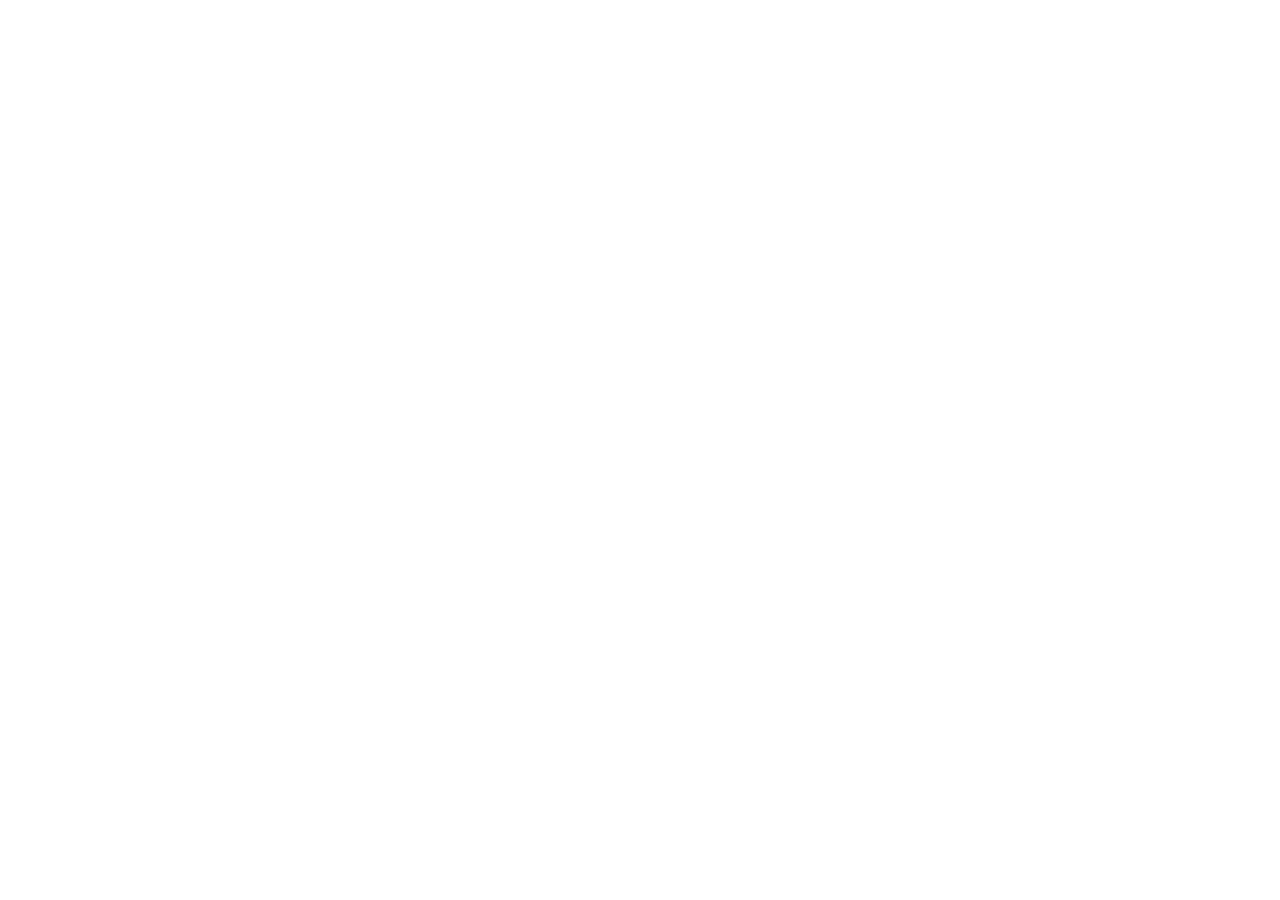
==== src/views/index.html @ 11ee757f "Inicializa repositório com pasta src" ====
<!DOCTYPE html>
<html lang="en">
<head>
    <meta charset="UTF-8">
    <meta name="viewport" content="width=device-width, initial-scale=1.0">
    <title>Card</title>
</head>
<body>
    
</body>
</html>
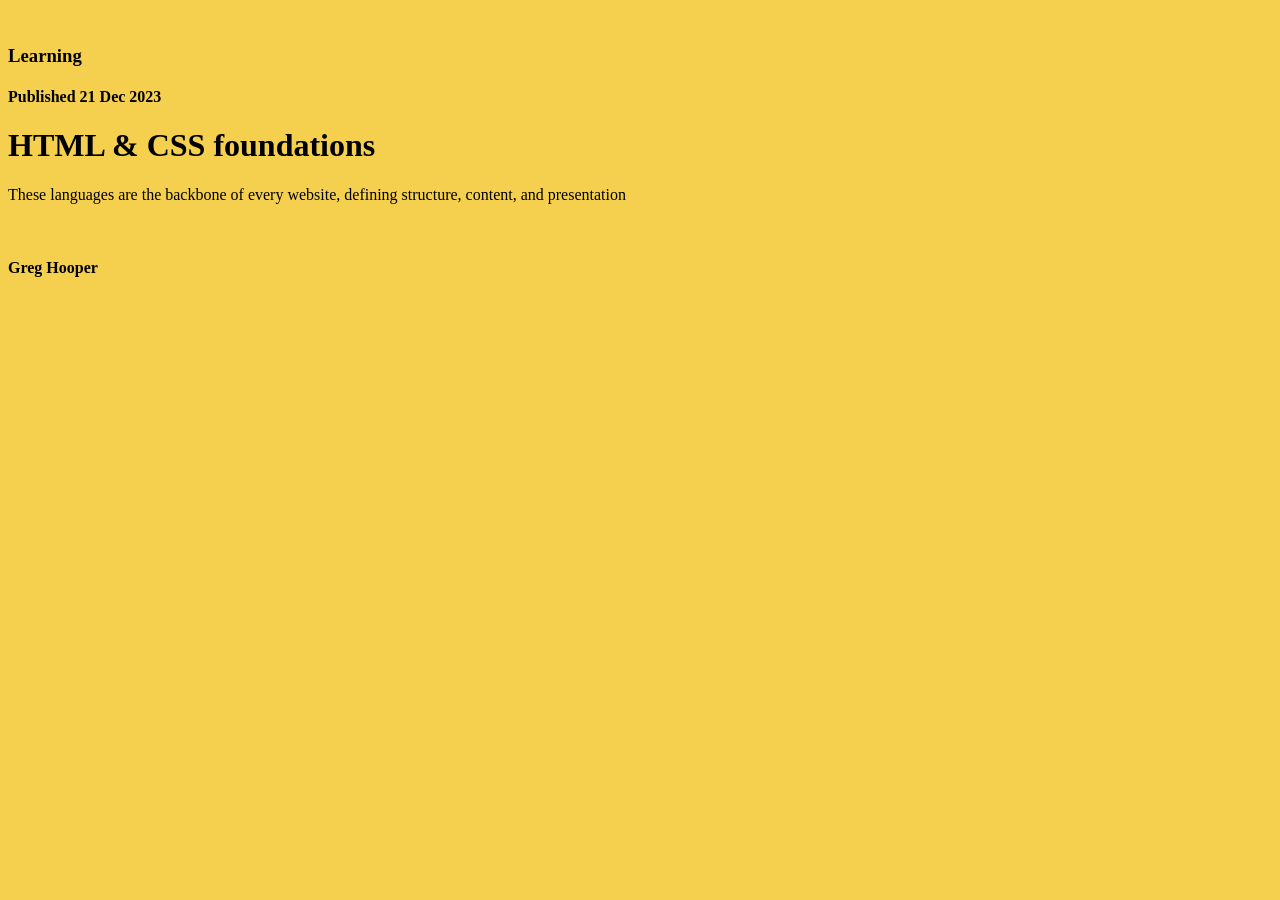
==== commit 599821fe: "Adicionado HTML e CSS" ====
--- a/src/views/index.html
+++ b/src/views/index.html
@@ -4,8 +4,21 @@
     <meta charset="UTF-8">
     <meta name="viewport" content="width=device-width, initial-scale=1.0">
     <title>Card</title>
+    <link rel="stylesheet" href="../public/styles.css">
 </head>
-<body>
-    
-</body>
+    <body>
+        <div id="Card">
+            <img src="" alt="">
+            <div id="information">
+                <h3>Learning</h3>
+                <h4>Published 21 Dec 2023</h4>
+                <h1>HTML & CSS foundations</h1>
+                <p>These languages are the backbone of every website, defining structure, content, and presentation</p>
+            </div>
+            <div id="people">
+                <img src="" alt="">
+                <h4>Greg Hooper</h4>
+            </div>
+        </div>
+    </body>
 </html>
--- a/src/public/styles.css
+++ b/src/public/styles.css
@@ -0,0 +1,3 @@
+body{
+    background: #f5d04e ;
+}
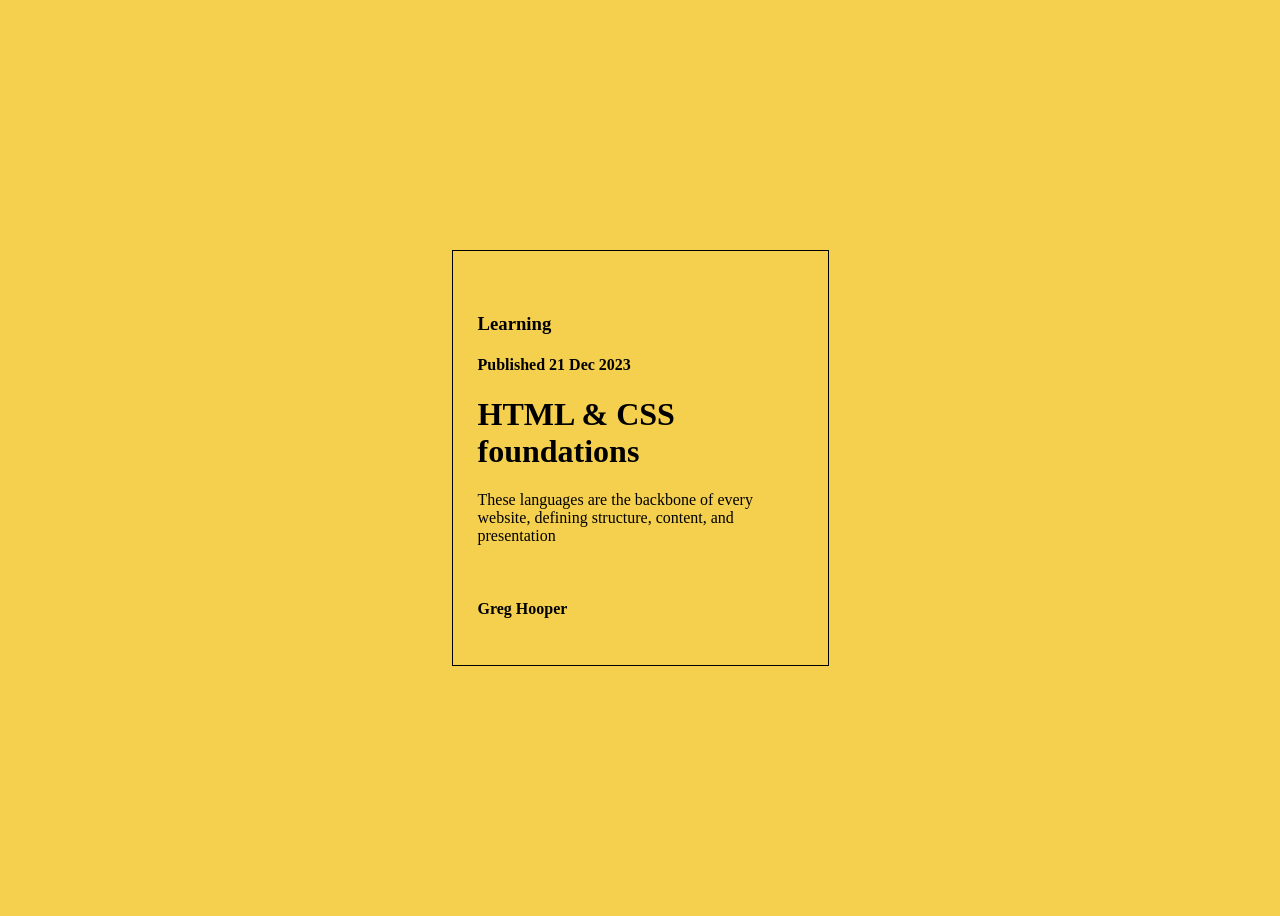
==== commit a8c22122: "Div centralizada" ====
--- a/src/views/index.html
+++ b/src/views/index.html
@@ -1,13 +1,13 @@
 <!DOCTYPE html>
 <html lang="en">
-<head>
-    <meta charset="UTF-8">
-    <meta name="viewport" content="width=device-width, initial-scale=1.0">
-    <title>Card</title>
-    <link rel="stylesheet" href="../public/styles.css">
-</head>
+    <head>
+        <meta charset="UTF-8">
+        <meta name="viewport" content="width=device-width, initial-scale=1.0">
+        <title>Card</title>
+        <link rel="stylesheet" href="../public/styles.css">
+    </head>
     <body>
-        <div id="Card">
+        <div id="card">
             <img src="" alt="">
             <div id="information">
                 <h3>Learning</h3>
--- a/src/public/styles.css
+++ b/src/public/styles.css
@@ -1,3 +1,13 @@
 body{
-    background: #f5d04e ;
+    background: #f5d04e ;   
+    display: flex;
+    justify-content: center; 
+    align-items: center; 
+    height: 100vh;      
+}
+
+#card{
+    border: solid 1px;
+    padding: 25px;
+    width: 325px; 
 }
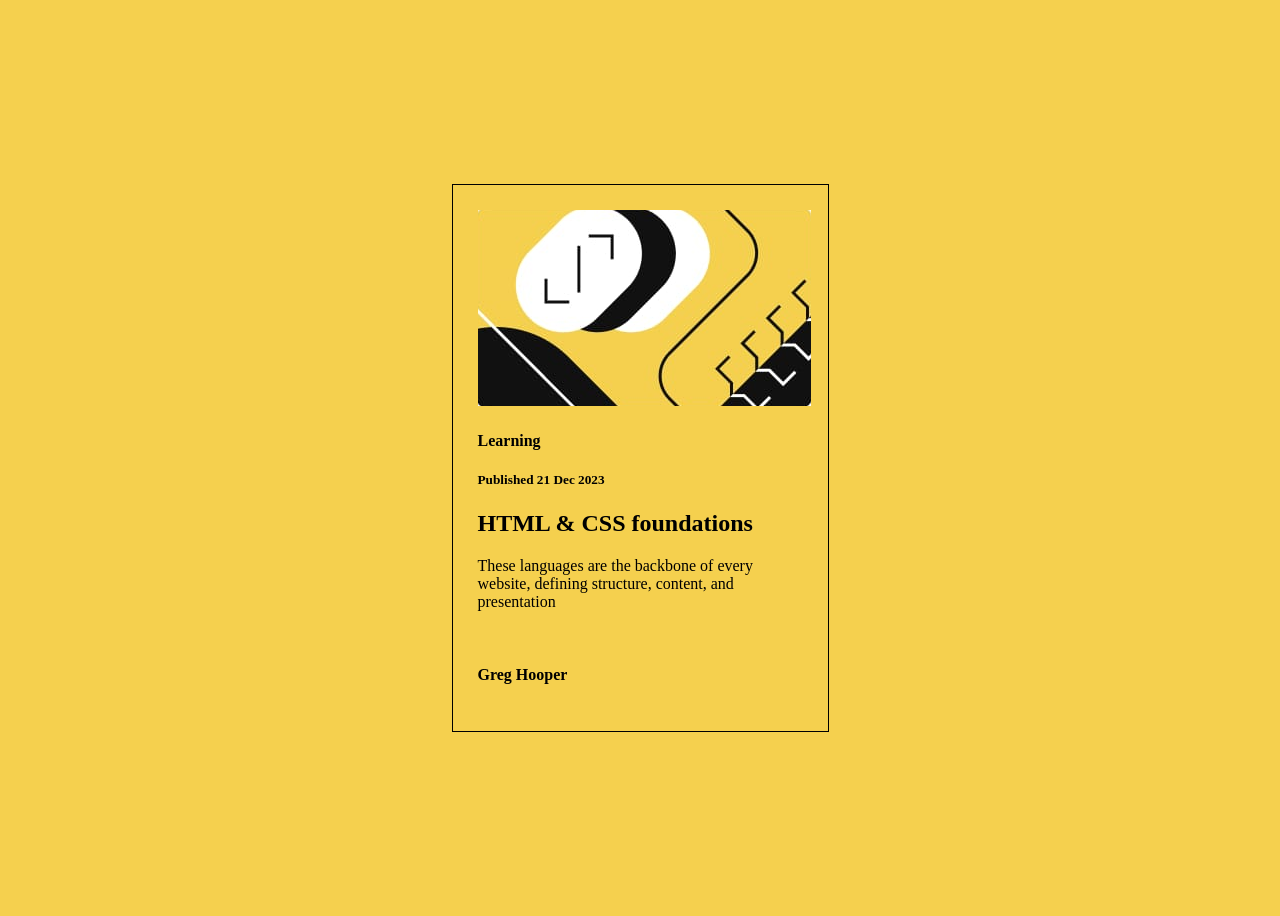
==== commit 51f4b2d9: "Imagem adicionada" ====
--- a/src/views/index.html
+++ b/src/views/index.html
@@ -8,11 +8,11 @@
     </head>
     <body>
         <div id="card">
-            <img src="" alt="">
+            <img src="../public/img/Capturar.PNG" alt="">
             <div id="information">
-                <h3>Learning</h3>
-                <h4>Published 21 Dec 2023</h4>
-                <h1>HTML & CSS foundations</h1>
+                <h4>Learning</h4>
+                <h5>Published 21 Dec 2023</h5>
+                <h2>HTML & CSS foundations</h2>
                 <p>These languages are the backbone of every website, defining structure, content, and presentation</p>
             </div>
             <div id="people">
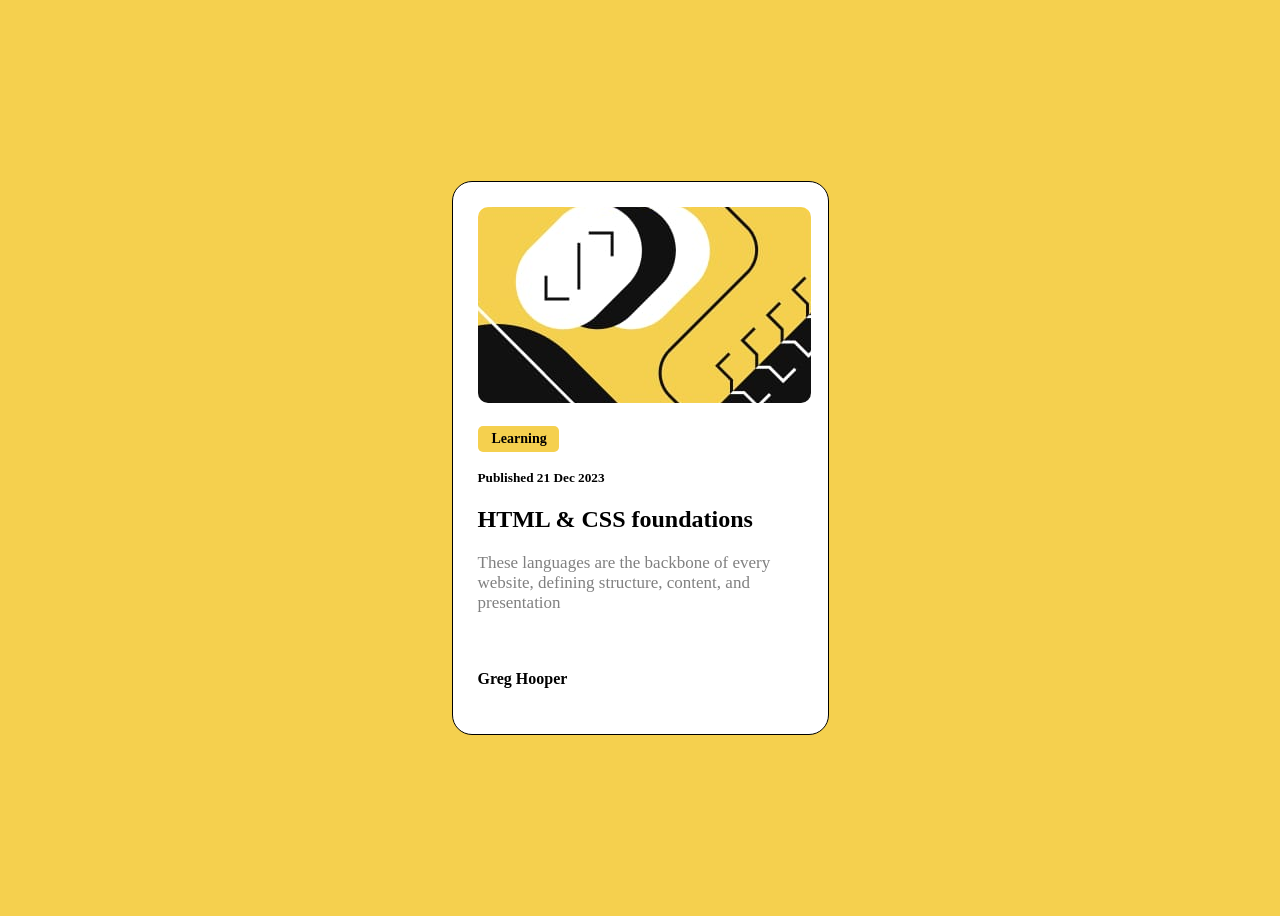
==== commit e19dd2ed: "Adicionado fonte" ====
--- a/src/views/index.html
+++ b/src/views/index.html
@@ -5,6 +5,9 @@
         <meta name="viewport" content="width=device-width, initial-scale=1.0">
         <title>Card</title>
         <link rel="stylesheet" href="../public/styles.css">
+        <link rel="preconnect" href="https://fonts.googleapis.com">
+        <link rel="preconnect" href="https://fonts.gstatic.com" crossorigin>
+        <link href="https://fonts.googleapis.com/css2?family=Figtree:ital,wght@0,300..900;1,300..900&display=swap" rel="stylesheet">
     </head>
     <body>
         <div id="card">
@@ -16,7 +19,7 @@
                 <p>These languages are the backbone of every website, defining structure, content, and presentation</p>
             </div>
             <div id="people">
-                <img src="" alt="">
+                <img src="../public/img/image-avatar.webp" alt="">
                 <h4>Greg Hooper</h4>
             </div>
         </div>
--- a/src/public/styles.css
+++ b/src/public/styles.css
@@ -10,4 +10,32 @@
     border: solid 1px;
     padding: 25px;
     width: 325px; 
+    background-color: white;
+    border-radius: 20px
+}
+
+#card > img{
+    border-radius: 10px
+}
+
+#information > h4{
+    background: #f5d04e;
+    margin-right: 75%;
+    padding: 5px;
+    border-radius: 5px;
+    font-size: 14px;
+    padding-left: 14px;
+}
+
+#information > h5{
+    margin: 10px 20px 20px 0px;
+}
+
+#information > p{
+    color: gray;
+    font-size: 17px;
+}
+
+#peaple{
+    display: flex;
 }
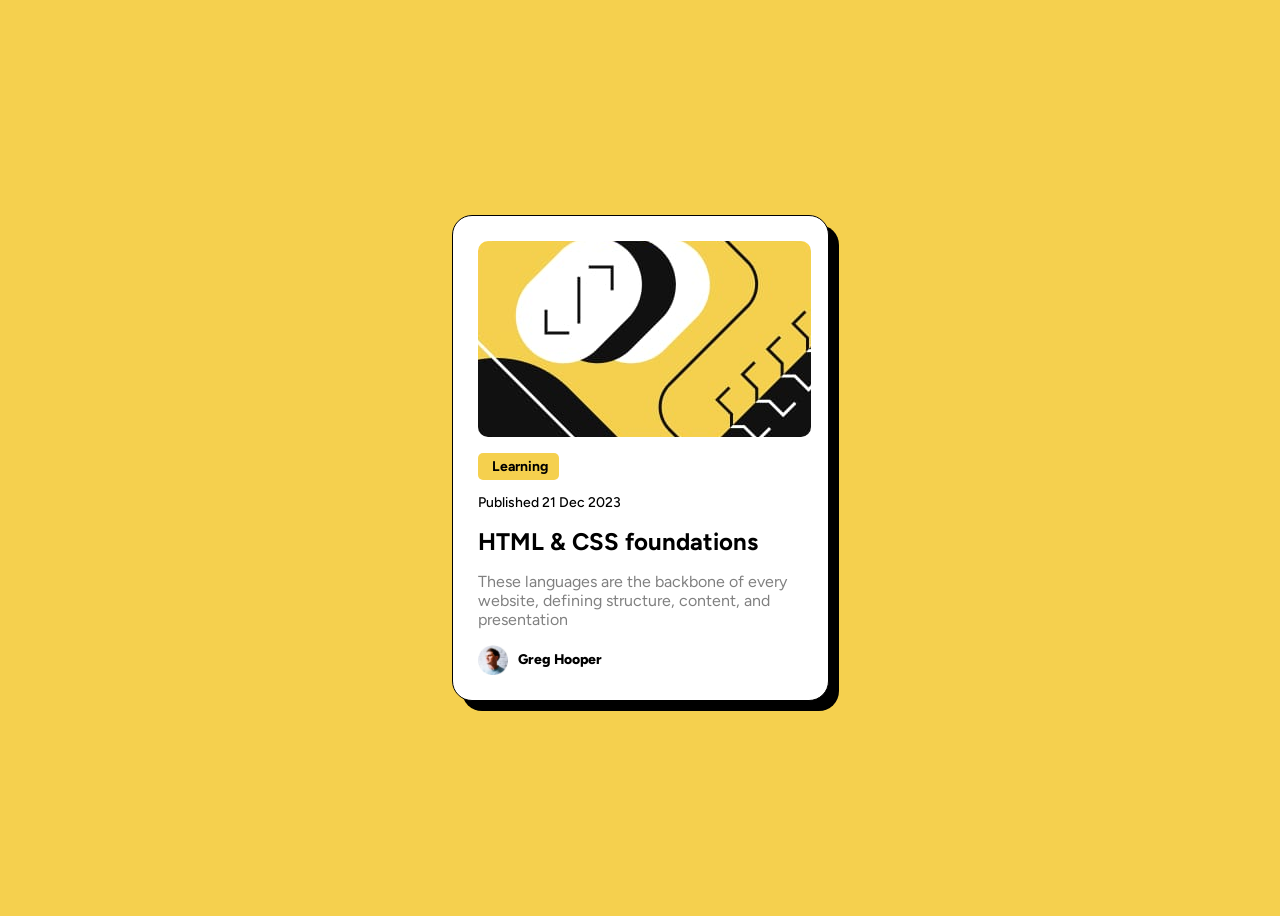
==== commit 8877cec1: "Finalizando CSS" ====
--- a/src/views/index.html
+++ b/src/views/index.html
@@ -13,14 +13,14 @@
         <div id="card">
             <img src="../public/img/Capturar.PNG" alt="">
             <div id="information">
-                <h4>Learning</h4>
-                <h5>Published 21 Dec 2023</h5>
-                <h2>HTML & CSS foundations</h2>
+                <h2>Learning</h2>
+                <span>Published 21 Dec 2023</span>
+                <h1>HTML & CSS foundations</h1>
                 <p>These languages are the backbone of every website, defining structure, content, and presentation</p>
             </div>
             <div id="people">
                 <img src="../public/img/image-avatar.webp" alt="">
-                <h4>Greg Hooper</h4>
+                <span>Greg Hooper</span>
             </div>
         </div>
     </body>
--- a/src/public/styles.css
+++ b/src/public/styles.css
@@ -1,3 +1,7 @@
+* {
+  font-family: "Figtree", sans-serif;
+}
+
 body{
     background: #f5d04e ;   
     display: flex;
@@ -8,6 +12,7 @@
 
 #card{
     border: solid 1px;
+    box-shadow: 10px 10px 0px 0px rgba(0,0,0,1);
     padding: 25px;
     width: 325px; 
     background-color: white;
@@ -18,7 +23,11 @@
     border-radius: 10px
 }
 
-#information > h4{
+#information > h1{
+    font-size: 24px;
+}
+
+#information > h2{
     background: #f5d04e;
     margin-right: 75%;
     padding: 5px;
@@ -27,15 +36,30 @@
     padding-left: 14px;
 }
 
-#information > h5{
+#information > span{
     margin: 10px 20px 20px 0px;
+    font-size: 14px;
+    font-weight: 500;
 }
 
 #information > p{
     color: gray;
-    font-size: 17px;
+    font-size: 16px;
 }
 
-#peaple{
+#people{
     display: flex;
+    justify-content:flex-start;
+    align-items: center;
+}
+
+#people > img{
+    width: 30px;
+    height: 30px;
+    padding-right: 10px;
+}
+
+#people > span {
+    font-size: 14px;
+    font-weight: 800;
 }
